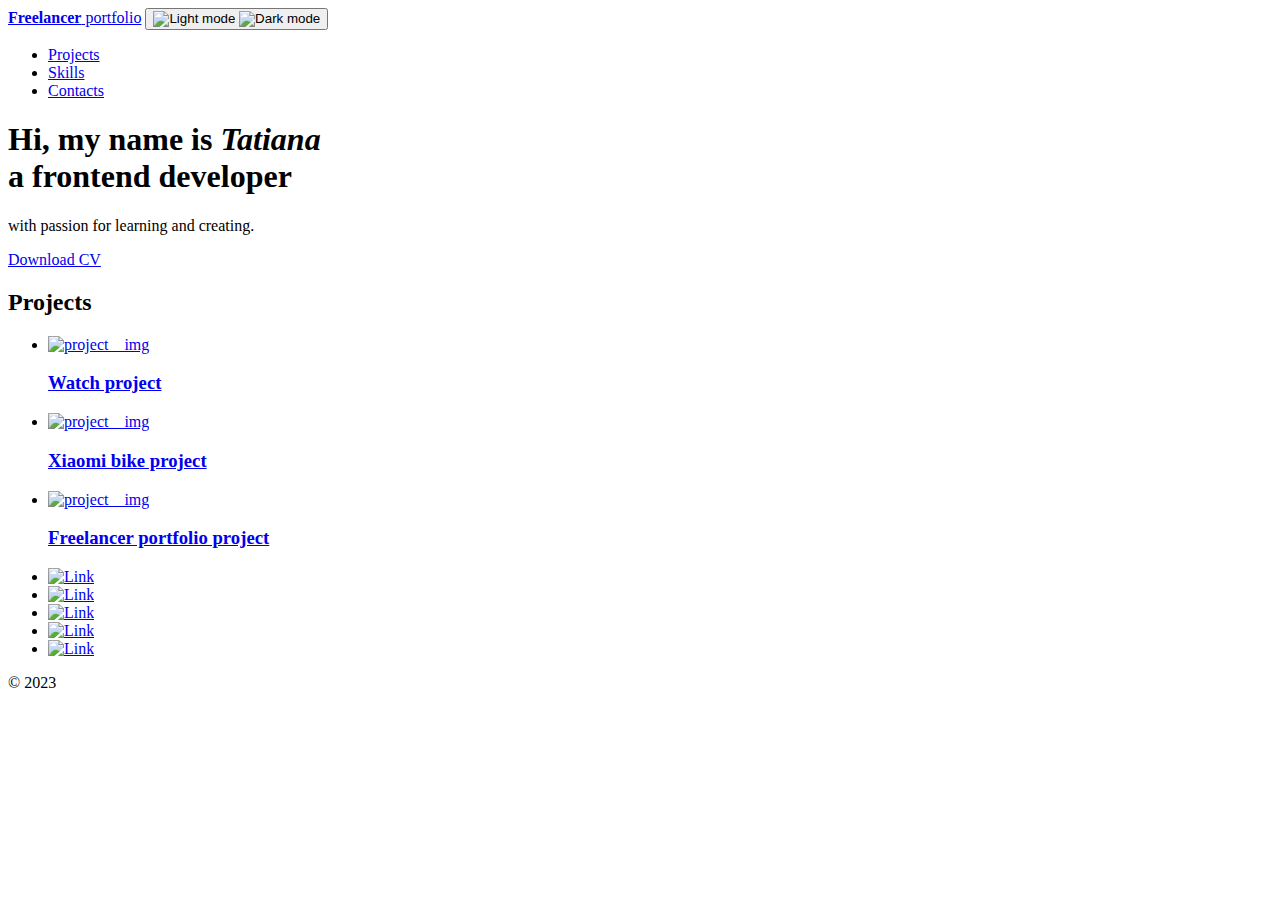
==== index.html @ f6c45101 "Add files via upload" ====
<!DOCTYPE html>
<html lang="en">
<head>
    <meta charset="UTF-8">
    <meta http-equiv="X-UA-Compatible" content="IE=edge">
    <meta name="viewport" content="width=device-width, initial-scale=1.0">
    <title>Freelancer portfolio</title>    
    <link rel="stylesheet" href="./css/main.css">
</head>
<body>
    <nav class="nav">
        <div class="container">
            <div class="nav-row">
                <a href="./index.html" class="logo"> <strong>Freelancer</strong> portfolio</a>
                <button class="dark-mode-btn">
                    <img class ="dark-mode-btn__icon" src="./img/icons/sun.svg" alt="Light mode">
                    <img class ="dark-mode-btn__icon" src="./img/icons/moon.svg" alt="Dark mode">
                </button>
                <ul class="nav-list">
                    <li class="nav-list__item">
                        <a class="nav-list__link nav-list__link--active" href="./index.html">Projects</a>
                    </li>
                    <li class="nav-list__item">
                        <a class="nav-list__link" href="./skills.html">Skills</a>
                    </li>
                    <li class="nav-list__item">
                        <a class="nav-list__link" href="./contacts.html">Contacts</a>
                    </li>
                </ul>
            </div>           
        </div>
    </nav>
    <header class="header">        
        <div class="header__wrapper">        
            <h1 class="header__title">
                <strong>Hi, my name is <em>Tatiana</em></strong><br>
                a frontend developer
            </h1>
            <div class="header__text">
                <p>with passion for learning and creating.</p>
            </div>
            <a class="btn" href="https://drive.google.com/file/d/1tbn2OulCRyED8i9sg_64Rfv8gma9FPcc/view?usp=sharing">Download CV</a>
        </div>    
    </header>
    <main class="section">
        <div class="container">
            <h2 class="title-1">
                Projects
            </h2>
            <ul class="projects">
                <li class="project">
                    <a href="./project-page_01.html">
                        <img src="./img/projects/01.jpg" alt="project__img" class="project__img">
                        <h3 class="project__title">Watch project</h3>
                    </a>
                </li>
                <li class="project">
                    <a href="./project-page_02.html">
                        <img src="./img/projects/02.jpg" alt="project__img" class="project__img">
                        <h3 class="project__title">Xiaomi bike project</h3>
                    </a>
                </li>
                <li class="project">
                    <a href="./project-page_03.html">
                        <img src="./img/projects/03.jpg" alt="project__img" class="project__img">
                        <h3 class="project__title">Freelancer portfolio project</h3>
                    </a>
                </li>
            </ul>
        </div>
    </main> 
    <footer class="footer">
        <div class="container">
            <div class="footer__wrapper">
                <ul class="social">
                    <li class="social__item"><a href="#!"><img src="./img/icons/vk.svg" alt="Link"></a></li>
                    <li class="social__item"><a href="#!"><img src="./img/icons/instagram.svg" alt="Link"></a></li>
                    <li class="social__item"><a href="#!"><img src="./img/icons/twitter.svg" alt="Link"></a></li>
                    <li class="social__item">
                        <a href="https://github.com/tatianaChernova">
                            <img src="./img/icons/gitHub.svg" alt="Link">
                        </a>
                    </li>
                    <li class="social__item">
                        <a href="https://www.linkedin.com/in/tatiana-chernova-work">
                            <img src="./img/icons/linkedIn.svg" alt="Link">
                        </a>
                    </li>
                </ul>
                <div class="copyright">
                    <p>© 2023</p>
                </div>
            </div>
        </div>
    </footer>   
    <script src="./js/main.js"></script>
</body>
</html>
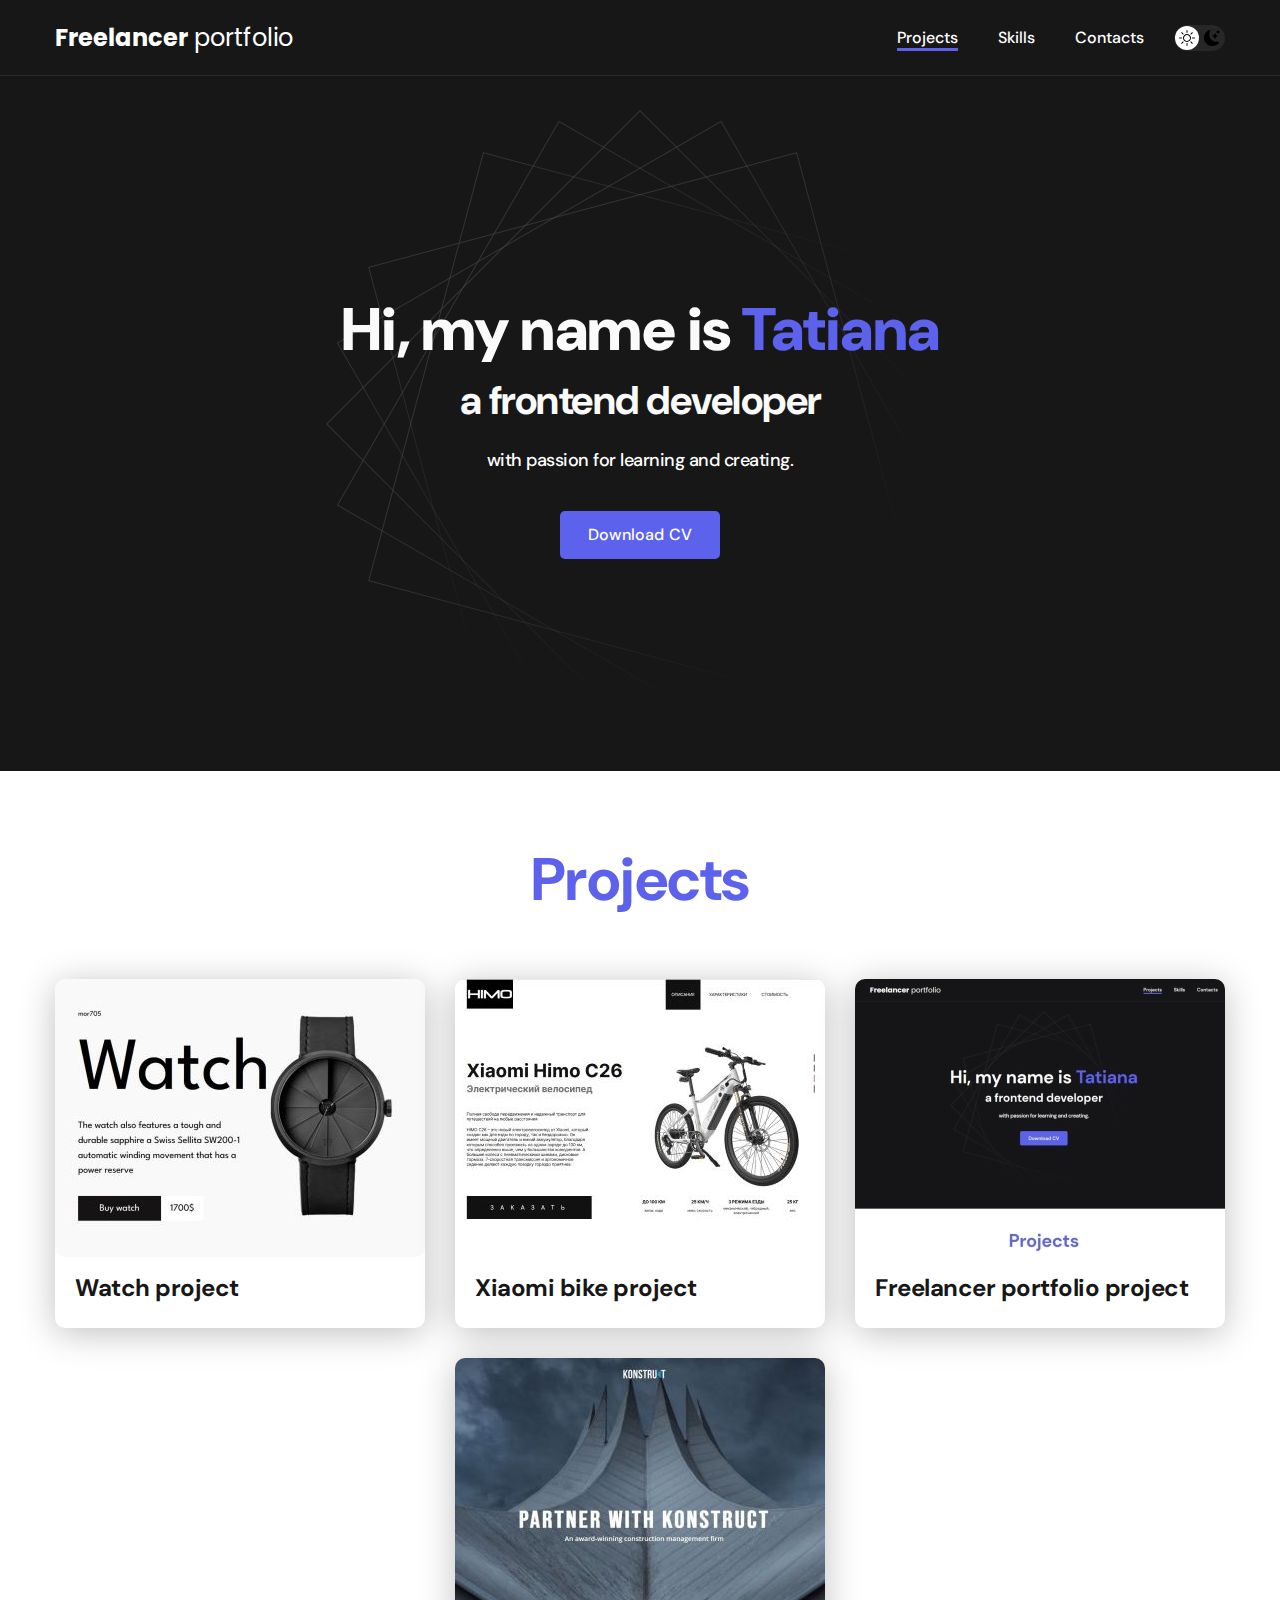
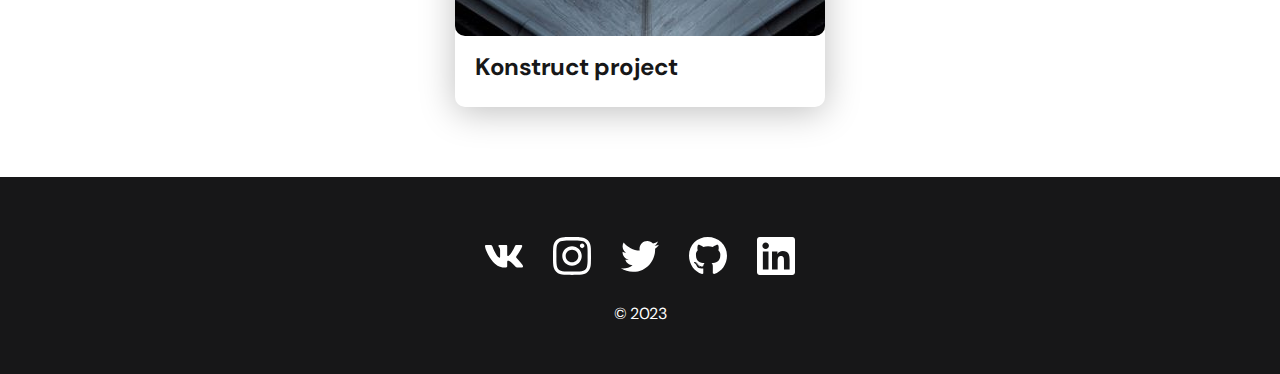
==== commit dc89446d: "Add files via upload" ====
--- a/index.html
+++ b/index.html
@@ -66,6 +66,12 @@
                         <h3 class="project__title">Freelancer portfolio project</h3>
                     </a>
                 </li>
+                <li class="project">
+                    <a href="./project-page_04.html">
+                        <img src="./img/projects/04.jpg" alt="project__img" class="project__img">
+                        <h3 class="project__title">Konstruct project</h3>
+                    </a>
+                </li>
             </ul>
         </div>
     </main> 
--- a/css/main.css
+++ b/css/main.css
@@ -0,0 +1,434 @@
+@import "./reset.css";
+@import url('https://fonts.googleapis.com/css2?family=DM+Sans:wght@400;500;700&family=Poppins:wght@400;500;700&display=swap');
+/*
+font-family: 'DM Sans', sans-serif;
+font-family: 'Poppins', sans-serif;
+*/
+
+:root {
+    --blackpure: #000;
+    --black: #171718;
+    --black-border: #26292D;
+    --white: #fff;
+    --purple: #5C62EC;
+    --text-color: var(--black);
+    --dark-bg: var(--black);
+    --dark-border: var(--black-border);
+    --header-text: var(--white);
+    --accent: var(--purple);
+    /* Light mode */
+    --page-bg: var(--white);
+    --text-color: var(--black);
+    --title-1: var(--accent);
+    --project-card-bg:var(--white);
+    --project-card-text: var(--black);
+    --box-shadow: 0px 5px 35px rgba(0, 0, 0, 0.25);
+}
+
+.dark {
+     /* Dark mode */
+     --page-bg: #252526;
+     --text-color: var(--white);
+     --title-1: var(--white);
+     --project-card-bg: var(--black);
+     --project-card-text: var(--white);
+     --box-shadow: 0px 5px 35px rgba(0, 0, 0, 0.8);
+}
+
+html, body {
+    display: flex;
+    flex-direction: column;
+    min-height: 100vh;
+    font-family: 'DM Sans', sans-serif;
+    letter-spacing: -0.5px;    
+     /* Light mode */
+    background-color: var(--page-bg);
+    color: var(--text-color);
+}
+
+/*General*/
+
+.container {
+    margin: 0 auto;
+    padding: 0 15px;
+    max-width: 1200px;
+}
+.none {
+    display: none !important;
+}
+.section {
+    padding: 70px 0;
+}
+.title-1 {
+    margin-bottom: 60px;
+    font-size: 60px;
+    font-weight: 700;
+    line-height: 1.3;
+    color: var(--title-1);
+    text-align: center;
+}
+.title-2 {
+    margin-bottom: 20px;
+    font-weight: 700;
+    font-size: 40px;
+    line-height: 1.3;    
+}
+
+/*Nav*/
+
+.nav {
+    padding: 20px 0;
+    border-bottom: 1px solid var(--dark-border);
+    background-color: var(--dark-bg);
+    color: var(--header-text);
+    letter-spacing: normal;
+}
+.nav-row {
+    display: flex;
+    justify-content: flex-end;
+    align-items: center;
+    column-gap: 30px;
+    row-gap: 20px;
+    flex-wrap: wrap;
+}
+.logo {
+    margin-right: auto;
+    color: var(--header-text);
+    font-size: 24px;
+    font-family: 'Poppins', sans-serif;
+   
+}
+.logo strong {
+    font-weight: 700px;
+}
+.nav-list {
+    display: flex;
+    flex-wrap: wrap;
+    align-items: center;
+    column-gap: 40px;
+    row-gap: 20px;
+    font-size: 16px;
+    font-weight: 500;
+}
+.nav-list__link {
+    color: var(--header-text);
+}
+.nav-list__link:hover {
+    opacity: 0.8;
+    transition: opacity 0.2s ease-in;
+}
+.nav-list__link--active {
+    position: relative;    
+}
+.nav-list__link--active::before {
+    content: "";
+    position: absolute;
+    left: 0;
+    top: 100%;
+    display: block;
+    height: 3px;
+    width: 100%;
+    background-color: var(--accent);
+}
+
+/* Dark mode button */
+
+.dark-mode-btn {
+    order: 9;
+    position: relative;
+    display: flex;
+    justify-content: space-between;
+    width: 51px;
+    height: 26px;
+    padding: 5px;
+    border-radius: 50px;
+    background-color: #272727;    
+}
+.dark-mode-btn::before {
+    content: "";
+    position: absolute;
+    top: 1px;
+    left: 1px;
+    display: block;
+    width: 24px;
+    height: 24px;
+    border-radius: 50%;
+    background-color: var(--white);
+    transition: left 0.2s ease-in;
+}
+.dark-mode-btn--active::before {
+    left: 26px;
+    right: 1px;
+}
+.dark-mode-btn__icon {
+    position: relative;
+}
+
+/*Header*/
+
+.header {
+    padding: 40px 0;
+    min-height: 695px;
+    display: flex;
+    justify-content: center;
+    align-items: center;
+    background-color: var(--dark-bg);
+    background-image: url("./../img/header-bg.png");
+    background-repeat: no-repeat;
+    background-size: auto;
+    background-position: center center;
+    color: var(--header-text);    
+    text-align: center;
+}
+.header__wrapper {
+    padding: 0 15px;
+    max-width: 700px;
+}
+.header__title {    
+    margin-bottom: 20px;
+    font-size: 40px;
+    font-weight: 700;
+    line-height: 1.4;
+    color: #FAFAFA;
+}
+.header__title strong {
+    font-size: 60px;
+}
+.header__title em {
+    font-style: normal;
+    color: var(--accent);
+}
+.header__text {
+    margin-bottom: 40px;
+    font-weight: 500;
+    font-size: 18px;
+    line-height: 1.333;
+}
+.header__text p + p {
+    margin-top: 1em;
+}
+
+/*Btn*/
+
+.btn {
+    display: inline-block;
+    height: 48px;
+    padding: 12px 28px;
+    border-radius: 5px;
+    background-color: var(--accent);
+    color: var(--white);
+    font-size: 16px;
+    font-weight: 500;
+    line-height: 24px;
+    letter-spacing: 0.15px;
+}
+.btn:hover {
+    opacity: 0.8;
+    transition: opacity 0.2s ease-in;
+}
+.btn:active {
+    position: relative;
+    top: 1px;
+}
+.btn-outline {
+    display: flex;
+    column-gap: 10px;
+    align-items: center;
+    height: 48px;
+    padding: 12px 20px;
+    border-radius: 10px; 
+    border: 1px solid var(--blackpure);
+    color: var(--blackpure);
+    background-color: var(--white);    
+}
+.btn-outline:hover {
+    opacity: 0.8;
+    transition: opacity 0.2s ease-in;
+}
+.btn-outline:active {
+    position: relative;
+    top: 1px;
+}
+
+/*Projects*/
+.section {
+    background-color: var(--page-bg);
+}
+.projects {
+    display: flex;
+    justify-content: center;
+    flex-wrap: wrap;
+    column-gap: 30px;
+    row-gap: 30px;
+}
+.project {
+    max-width: 370px;
+    background-color: var(--project-card-bg);
+    box-shadow: var(--box-shadow);
+    border-radius: 10px;
+
+}
+.project__img {
+    border-radius: 10px;
+}
+.project__title {
+    padding: 15px 20px 25px;
+    font-weight: 700;
+    font-size: 24px;
+    line-height: 1.3;
+    color: var(--project-card-text);
+}
+
+/* Project details*/
+
+.project-details {
+    margin: 0 auto;
+    max-width: 865px;
+    display: flex;
+    flex-direction: column;
+    align-items: center;
+    text-align: center;
+}
+.project-details__cover {
+    max-width: 100%;
+    margin-bottom: 40px;
+    filter: drop-shadow(0px 5px 35px rgba(0, 0, 0, 0.25));
+    border-radius: 10px;
+    box-shadow: var(--box-shadow);
+}
+.project-details__desc {
+    margin-bottom: 30px;
+    font-weight: 700;
+    font-size: 24px;
+    line-height: 1.3;
+}
+
+/* Content list*/
+
+.content-list {
+    margin: 0 auto;
+    max-width: 570px;
+    display: flex;
+    flex-direction: column;
+    align-items: center;
+    text-align: center;
+    row-gap: 40px;
+}
+.content-list a {
+    color:var(--accent);
+}
+.content-list__item {   
+    font-size: 18px;
+    line-height: 1.5;
+}
+.content-list__item p + p {
+    margin-top: 0.5em;
+}
+
+/*Footer*/
+
+.footer {
+    margin-top: auto;
+    background-color: var(--dark-bg);
+    padding: 60px 0 50px;
+    color: var(--header-text);
+}
+.footer__wrapper {
+    display: flex;
+    flex-direction: column;
+    align-items: center;
+    row-gap: 28px;
+}
+.social {
+    display: flex;
+    column-gap: 30px;
+    align-items: center;
+}
+.copyright {
+    font-size: 16px;
+}
+.copyright p + p {
+    margin-top: 0.5em;
+}
+
+@media (max-width: 620px) {
+
+    /* Header */
+
+    .header {
+        min-height: unset;
+    }
+    .header__title {
+        font-size: 30px;
+    }
+    .header__title strong {
+        font-size: 40px;
+    }
+
+     /* General */
+
+    .section {
+        padding: 40px 0;
+    }
+    .title-1 {
+        margin-bottom: 30px;
+        font-size: 40px;
+    }
+    .title-2 {
+        margin-bottom: 10px;
+        font-size: 30px;
+    }
+
+    /* Nav */
+
+    .nav-row {
+        justify-content: space-between;
+    }
+
+    /* Dark mode button */
+
+    .dark-mode-btn {
+        order: 0;
+    }
+
+     /* Projects */
+
+    .project__title {
+        font-size: 22px;
+    }
+
+    /* Project page */
+
+    .project-details__desc {
+        font-size: 22px;
+        margin-bottom: 20px;
+    }
+
+     /* Footer */
+
+    .footer {
+        padding: 40px 0 30px;
+    }
+    .footer__wrapper {
+        row-gap: 20px;
+    }
+
+     /* Social */
+
+    .social {
+        column-gap: 20px;
+    }
+    .social__item {
+        width: 28px;
+    }
+
+     /* Content List */
+
+    .content-list {
+        row-gap: 20px;
+    }
+    .content-list__item {
+        font-size: 16px;
+    }    
+   
+}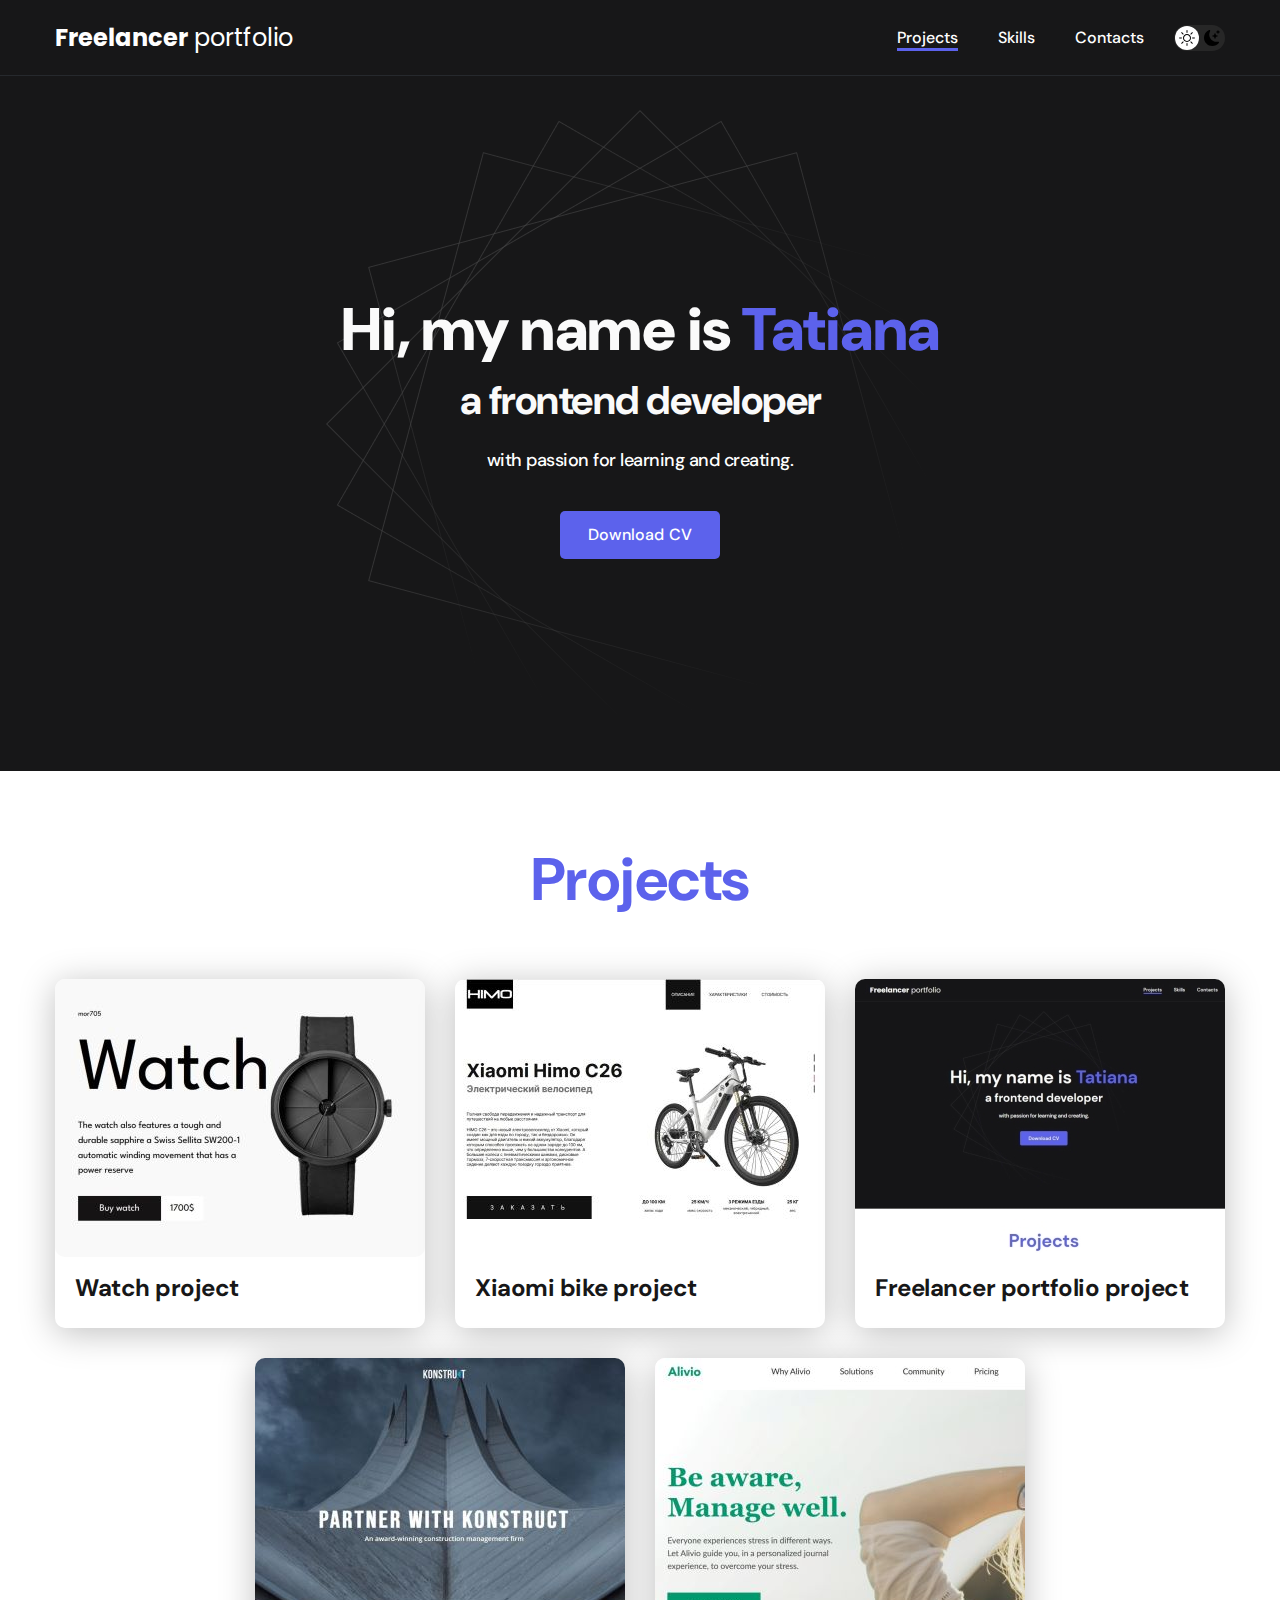
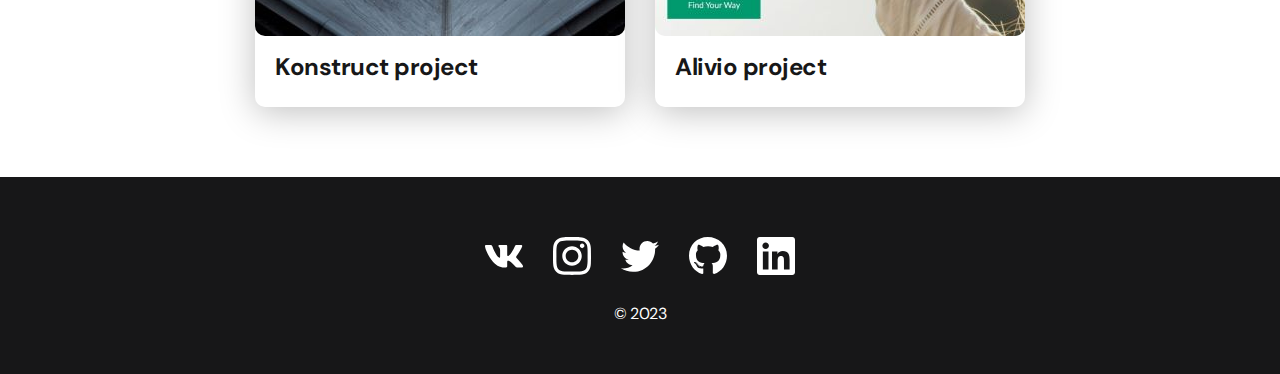
==== commit bcbd85fe: "Add files via upload" ====
--- a/index.html
+++ b/index.html
@@ -72,6 +72,12 @@
                         <h3 class="project__title">Konstruct project</h3>
                     </a>
                 </li>
+                <li class="project">
+                    <a href="./project-page_05.html">
+                        <img src="./img/projects/05.jpg" alt="project__img" class="project__img">
+                        <h3 class="project__title">Alivio project</h3>
+                    </a>
+                </li>
             </ul>
         </div>
     </main> 
